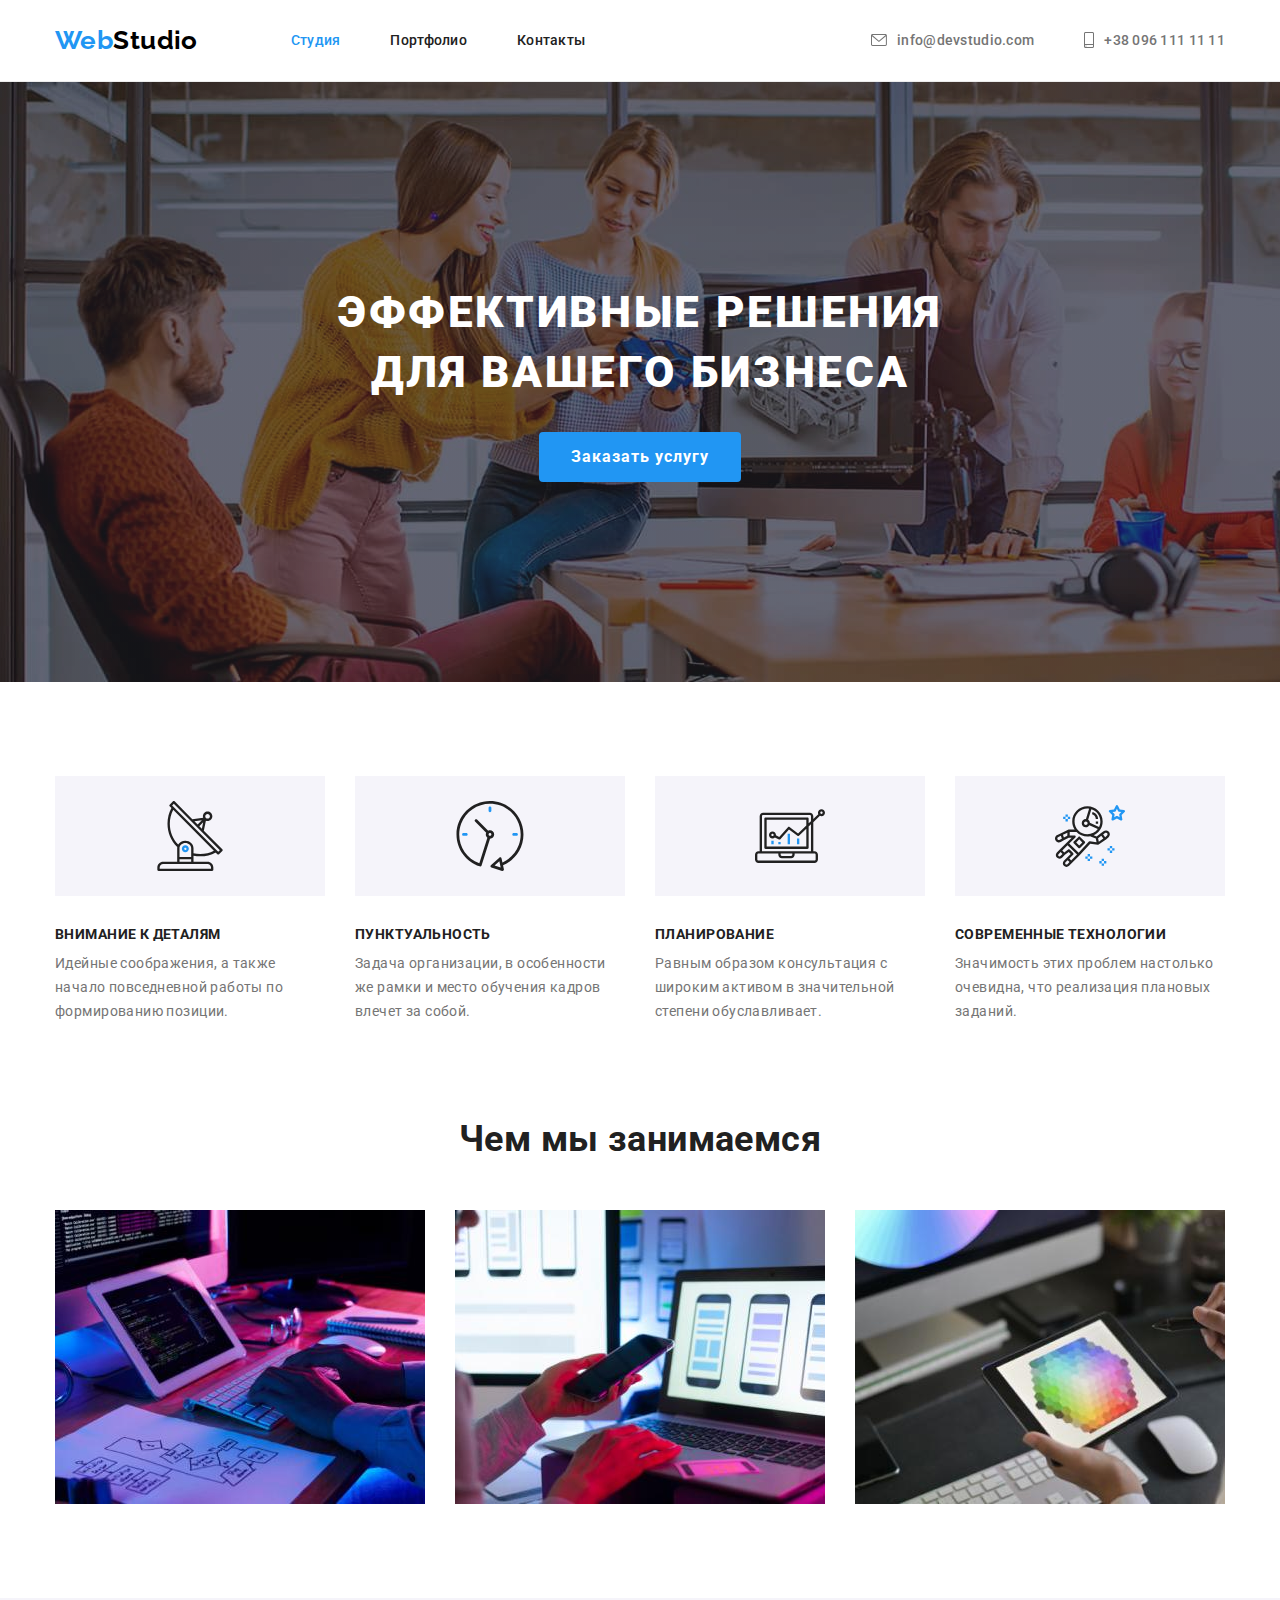
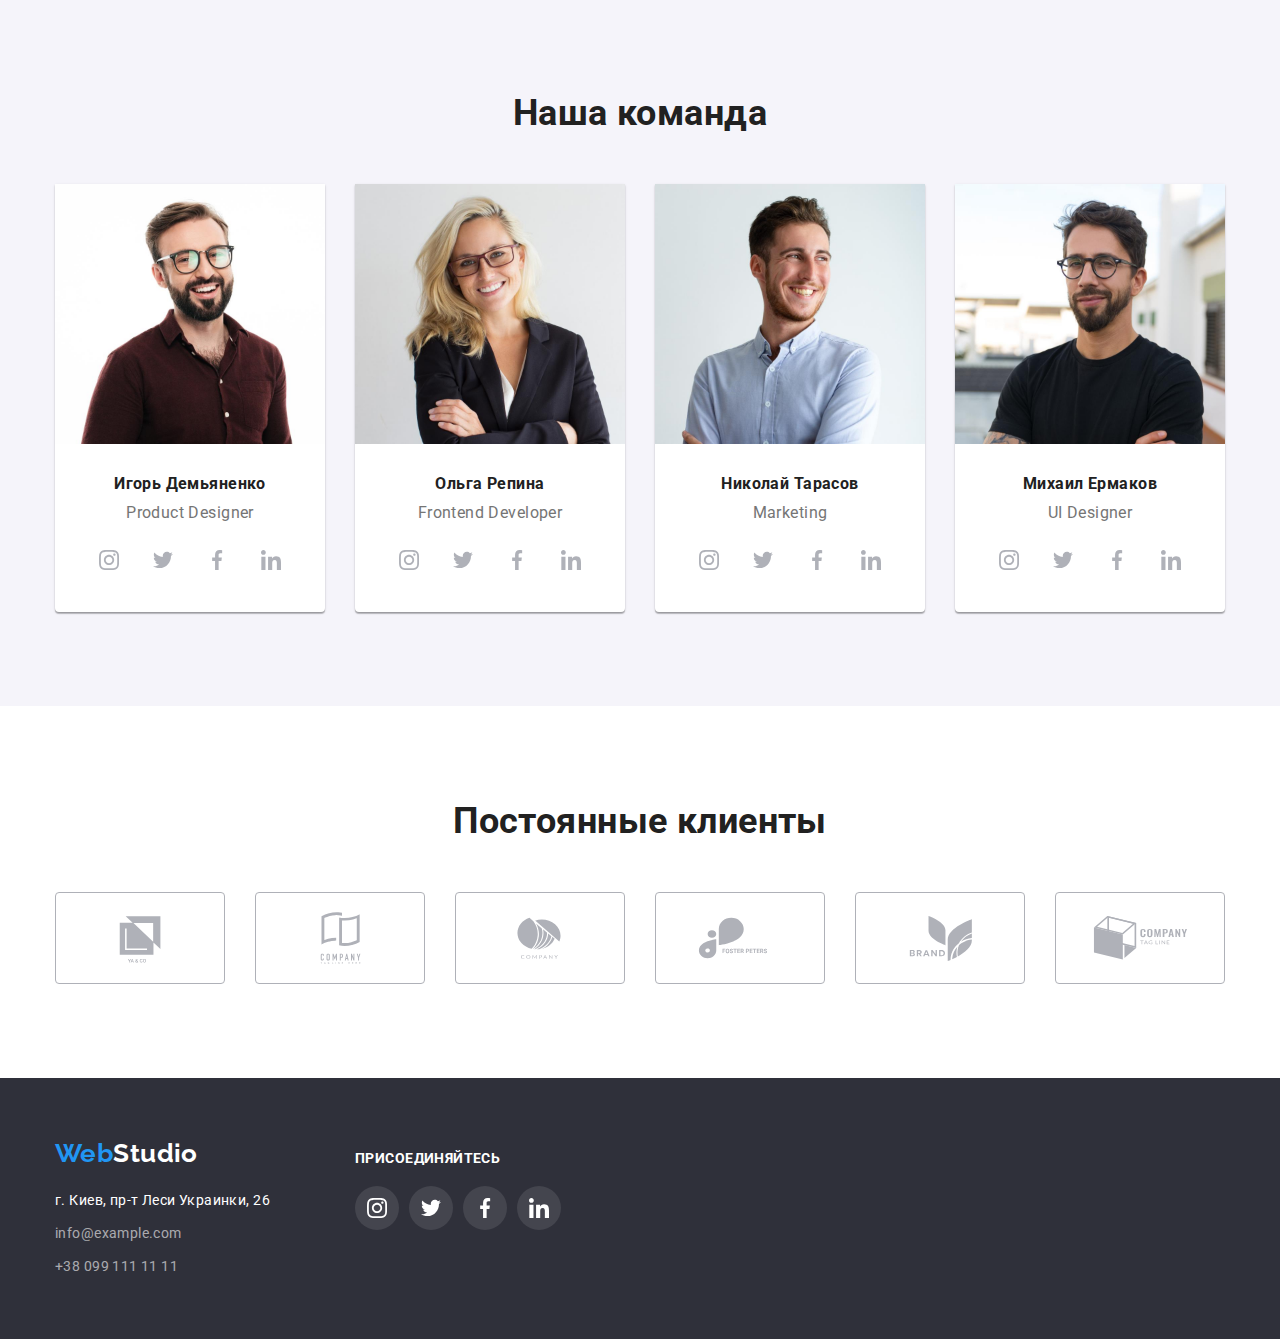
==== index.html @ afebb815 "HW4 files" ====
<!DOCTYPE html>
<html lang="ru">
  <head>
    <meta charset="UTF-8" />
    <meta http-equiv="X-UA-Compatible" content="IE=edge" />
    <meta name="viewport" content="width=device-width, initial-scale=1.0" />
    <title>Главная</title>
    <link
      rel="stylesheet"
      href="https://fonts.googleapis.com/css2?family=Raleway:wght@700&family=Roboto:wght@400;500;700;900&display=swap"
    />
    <link
      rel="stylesheet"
      href="https://cdnjs.cloudflare.com/ajax/libs/modern-normalize/1.0.0/modern-normalize.min.css"
    />
    <link rel="stylesheet" href="./css/styles.css" />
  </head>
  <body>
    <!-- Верхняя линия -->
    <header class="upper-line">
      <div class="container flex">
        <a class="link brand" href="./index.html">
          <span class="brand-color-one">Web</span><span class="brand-color-two">Studio</span>
        </a>
        <nav class="nav-links">
          <ul class="list-box">
            <li class="list"><a class="link active" href="./index.html">Студия</a></li>
            <li class="list"><a class="link" href="./portfolio.html">Портфолио</a></li>
            <li class="list"><a class="link" href="#">Контакты</a></li>
          </ul>
        </nav>
        <ul class="list-box">
          <li class="list email">
            <a class="link flex" href="mailto:info@devstudio.com">
              <svg class="email-icon" width="16px" height="12px">
                <use href="./images/icons.svg#email"></use>
              </svg>
              info@devstudio.com</a
            >
          </li>

          <li class="list phone">
            <a class="link flex" href="tel:+380961111111">
              <svg class="phone-icon" width="10px" height="16px">
                <use href="./images/icons.svg#phone"></use>
              </svg>
              +38 096 111 11 11</a
            >
          </li>
        </ul>
      </div>
    </header>

    <main class="main-content">
      <!-- Шапка -->
      <section class="cap">
        <div class="container flex col">
          <h1 class="cap-title">Эффективные решения для вашего бизнеса</h1>
          <button class="cap-btn" type="button">Заказать услугу</button>
        </div>
      </section>
      <!-- Особенности -->
      <section class="features section">
        <div class="container">
          <h2 class="hidden">Наши особенности</h2>
          <ul class="list-box">
            <li class="list">
              <div class="feature-box">
                <svg class="feature-icon" width="70px" height="70px">
                  <use href="./images/icons.svg#antenna"></use>
                </svg>
              </div>
              <h3 class="title">Внимание к деталям</h3>
              <p class="text">
                Идейные соображения, а также начало повседневной работы по формированию позиции.
              </p>
            </li>

            <li class="list">
              <div class="feature-box">
                <svg class="feature-icon" width="70px" height="70px">
                  <use href="./images/icons.svg#clock"></use>
                </svg>
              </div>
              <h3 class="title">Пунктуальность</h3>
              <p class="text">
                Задача организации, в особенности же рамки и место обучения кадров влечет за собой.
              </p>
            </li>

            <li class="list">
              <div class="feature-box">
                <svg class="feature-icon" width="70px" height="70px">
                  <use href="./images/icons.svg#diagram"></use>
                </svg>
              </div>
              <h3 class="title">Планирование</h3>
              <p class="text">
                Равным образом консультация с широким активом в значительной степени обуславливает.
              </p>
            </li>

            <li class="list">
              <div class="feature-box">
                <svg class="feature-icon" width="70px" height="70px">
                  <use href="./images/icons.svg#astronaut"></use>
                </svg>
              </div>
              <h3 class="title">Современные технологии</h3>
              <p class="text">
                Значимость этих проблем настолько очевидна, что реализация плановых заданий.
              </p>
            </li>
          </ul>
        </div>
      </section>
      <!-- Чем мы занимаемся -->
      <section class="our-works section">
        <div class="container">
          <h2 class="first title">Чем мы занимаемся</h2>
          <ul class="list-box">
            <li class="list">
              <a class="link" href="#"
                ><img src="./images/work1.jpg" width="370" height="294" alt="Изображение работы 1"
              /></a>
            </li>

            <li class="list">
              <a class="link" href="#"
                ><img src="./images/work2.jpg" width="370" height="294" alt="Изображение работы 2"
              /></a>
            </li>

            <li class="list">
              <a class="link" href="#"
                ><img src="./images/work3.jpg" width="370" height="294" alt="Изображение работы 3"
              /></a>
            </li>
          </ul>
        </div>
      </section>

      <!-- Наша команда -->
      <section class="our-team section">
        <div class="container">
          <h2 class="first title">Наша команда</h2>
          <ul class="list-box team-cards">
            <li class="list card">
              <img
                src="./images/member1.jpg"
                width="270"
                height="260"
                alt="Фото Игоря Демьяненко"
              />
              <div class="team-card">
                <h3 class="title">Игорь Демьяненко</h3>
                <p class="profession">Product Designer</p>
                <ul class="list-box social-icons">
                  <li class="list">
                    <a class="link icon" href="#">
                      <svg class="social-icon" width="20px" height="20px">
                        <use href="./images/icons.svg#instagram"></use>
                      </svg>
                    </a>
                  </li>

                  <li class="list">
                    <a class="link icon" href="#">
                      <svg class="social-icon" width="20px" height="20px">
                        <use href="./images/icons.svg#twitter"></use>
                      </svg>
                    </a>
                  </li>

                  <li class="list">
                    <a class="link icon" href="#">
                      <svg class="social-icon" width="20px" height="20px">
                        <use href="./images/icons.svg#facebook"></use>
                      </svg>
                    </a>
                  </li>

                  <li class="list">
                    <a class="link icon" href="#">
                      <svg class="social-icon" width="20px" height="20px">
                        <use href="./images/icons.svg#linkedin"></use>
                      </svg>
                    </a>
                  </li>
                </ul>
              </div>
            </li>

            <li class="list card">
              <img src="./images/member2.jpg" width="270" height="260" alt="Фото Ольги Репиной" />
              <div class="team-card">
                <h3 class="title">Ольга Репина</h3>
                <p class="profession">Frontend Developer</p>
                <ul class="list-box social-icons">
                  <li class="list">
                    <a class="link icon" href="#">
                      <svg class="social-icon" width="20px" height="20px">
                        <use href="./images/icons.svg#instagram"></use>
                      </svg>
                    </a>
                  </li>

                  <li class="list">
                    <a class="link icon" href="#">
                      <svg class="social-icon" width="20px" height="20px">
                        <use href="./images/icons.svg#twitter"></use>
                      </svg>
                    </a>
                  </li>

                  <li class="list">
                    <a class="link icon" href="#">
                      <svg class="social-icon" width="20px" height="20px">
                        <use href="./images/icons.svg#facebook"></use>
                      </svg>
                    </a>
                  </li>

                  <li class="list">
                    <a class="link icon" href="#">
                      <svg class="social-icon" width="20px" height="20px">
                        <use href="./images/icons.svg#linkedin"></use>
                      </svg>
                    </a>
                  </li>
                </ul>
              </div>
            </li>

            <li class="list card">
              <img
                src="./images/member3.jpg"
                width="270"
                height="260"
                alt="Фото Николая Тарасова"
              />
              <div class="team-card">
                <h3 class="title">Николай Тарасов</h3>
                <p class="profession">Marketing</p>
                <ul class="list-box social-icons">
                  <li class="list">
                    <a class="link icon" href="#">
                      <svg class="social-icon" width="20px" height="20px">
                        <use href="./images/icons.svg#instagram"></use>
                      </svg>
                    </a>
                  </li>

                  <li class="list">
                    <a class="link icon" href="#">
                      <svg class="social-icon" width="20px" height="20px">
                        <use href="./images/icons.svg#twitter"></use>
                      </svg>
                    </a>
                  </li>

                  <li class="list">
                    <a class="link icon" href="#">
                      <svg class="social-icon" width="20px" height="20px">
                        <use href="./images/icons.svg#facebook"></use>
                      </svg>
                    </a>
                  </li>

                  <li class="list">
                    <a class="link icon" href="#">
                      <svg class="social-icon" width="20px" height="20px">
                        <use href="./images/icons.svg#linkedin"></use>
                      </svg>
                    </a>
                  </li>
                </ul>
              </div>
            </li>

            <li class="list card">
              <img
                src="./images/member4.jpg"
                width="270"
                height="260"
                alt="Фото Михаила Ермакова"
              />
              <div class="team-card">
                <h3 class="title">Михаил Ермаков</h3>
                <p class="profession">UI Designer</p>
                <ul class="list-box social-icons">
                  <li class="list">
                    <a class="link icon" href="#">
                      <svg class="social-icon" width="20px" height="20px">
                        <use href="./images/icons.svg#instagram"></use>
                      </svg>
                    </a>
                  </li>

                  <li class="list">
                    <a class="link icon" href="#">
                      <svg class="social-icon" width="20px" height="20px">
                        <use href="./images/icons.svg#twitter"></use>
                      </svg>
                    </a>
                  </li>

                  <li class="list">
                    <a class="link icon" href="#">
                      <svg class="social-icon" width="20px" height="20px">
                        <use href="./images/icons.svg#facebook"></use>
                      </svg>
                    </a>
                  </li>

                  <li class="list">
                    <a class="link icon" href="#">
                      <svg class="social-icon" width="20px" height="20px">
                        <use href="./images/icons.svg#linkedin"></use>
                      </svg>
                    </a>
                  </li>
                </ul>
              </div>
            </li>
          </ul>
        </div>
      </section>

      <section class="reg-customers section">
        <div class="container flex col">
          <h2 class="first title">Постоянные клиенты</h2>
          <ul class="list-box customers-cards">
            <li class="list">
              <a href="#" class="link company-box">
                <svg class="company-icon" width="106px" height="60px">
                  <use href="./images/icons.svg#company-one"></use>
                </svg>
              </a>
            </li>

            <li class="list">
              <a href="#" class="link company-box">
                <svg class="company-icon" width="106px" height="60px">
                  <use href="./images/icons.svg#company-two"></use>
                </svg>
              </a>
            </li>

            <li class="list">
              <a href="#" class="link company-box">
                <svg class="company-icon" width="106px" height="60px">
                  <use href="./images/icons.svg#company-three"></use>
                </svg>
              </a>
            </li>

            <li class="list">
              <a href="#" class="link company-box">
                <svg class="company-icon" width="106px" height="60px">
                  <use href="./images/icons.svg#company-four"></use>
                </svg>
              </a>
            </li>

            <li class="list">
              <a href="#" class="link company-box">
                <svg class="company-icon" width="106px" height="60px">
                  <use href="./images/icons.svg#company-five"></use>
                </svg>
              </a>
            </li>

            <li class="list">
              <a href="#" class="link company-box">
                <svg class="company-icon" width="106px" height="60px">
                  <use href="./images/icons.svg#company-six"></use>
                </svg>
              </a>
            </li>
          </ul>
        </div>
      </section>
    </main>

    <!-- Футер -->
    <footer class="footer">
      <div class="container footer-align">
        <div>
          <div class="brand">
            <a class="link" href="./index.html">
              <span class="brand-color-one">Web</span><span class="brand-color-two">Studio</span>
            </a>
          </div>
          <address class="address">
            <p class="footer-address">г. Киев, пр-т Леси Украинки, 26</p>
            <ul class="list-box col">
              <li class="list">
                <a class="link" href="mailto:info@example.com">info@example.com</a>
              </li>

              <li class="list"><a class="link" href="tel:+380991111111">+38 099 111 11 11</a></li>
            </ul>
          </address>
        </div>
        <div class="social-container">
          <h3 class="title">присоединяйтесь</h3>
          <ul class="list-box social-icons">
            <li class="list">
              <a href="#" class="link icon">
                <svg class="social-icon" width="20px" height="20px">
                  <use href="./images/icons.svg#instagram"></use>
                </svg>
              </a>
            </li>

            <li class="list">
              <a href="#" class="link icon">
                <svg class="social-icon" width="20px" height="20px">
                  <use href="./images/icons.svg#twitter"></use>
                </svg>
              </a>
            </li>

            <li class="list">
              <a href="#" class="link icon">
                <svg class="social-icon" width="20px" height="20px">
                  <use href="./images/icons.svg#facebook"></use>
                </svg>
              </a>
            </li>

            <li class="list">
              <a href="#" class="link icon">
                <svg class="social-icon" width="20px" height="20px">
                  <use href="./images/icons.svg#linkedin"></use>
                </svg>
              </a>
            </li>
          </ul>
        </div>
      </div>
    </footer>
  </body>
</html>
---- css/styles.css ----
:root {
  --body-bgc: #ffffff; /* Колір фону тіла сайту*/
  --pri-text: #757575; /* Основний колір тексту */
  --pri-title: #212121; /* Основний колір заголовків */
  --pri-link: #212121; /* Основний колір посилань*/
  --pri-btn-text: #212121; /* Основний колір тексту кнопок */
  --sec-btn-text: #ffffff; /* Вторинний колір тексту кнопок */
  --btn-bgc: #f5f4fa; /* Основний колір фону кнопок */
  --pri-brand: #2196f3; /* Основний колір бренду (лого) */
  --accent: #2196f3; /* колір акценту (виділення посилань і кнопок)*/
  --btn-hover: #188ce8; /* Колір ховера для кнопки героя*/
  --sec-brand: #000000; /* вторинний колір бренду (лого шапка) */
  --ter-brand: #ffffff; /* Третинний колір бренду (лого футер) */
  --pri-section-bgc: #ffffff; /* Основний колір фону секцій*/
  --sec-section-bgc: #f5f4fa; /* Вторинний колір фону секцій */
  --ter-section-bgc: #2f303a; /* третинний колір фону секцій (шапка і футер) */
  --hero-text: #ffffff; /* Колір тексту героя */
  --footer-contacts: rgba(255, 255, 255, 0.6); /*колір контактів в підвалі */
  --ft-text: #ffffff; /* Колір тексту адреси у футері*/

  --color-one: #212121; /*SVG базовый цвет 1*/
  --color-two: #2196f3; /*SVG базовы цвет 2*/
  --color-three: #afb1b8; /*SVG базовый цвет 3 */
}

/*ЗАГАЛЬНІ СТИЛІ*/
body {
  background-color: var(--body-bgc);
  color: var(--pri-text);
  font-family: 'Roboto', 'Raleway', sans-serif;
  letter-spacing: 0.03em;
  font-size: 14px;
  line-height: 1.714; /*24px*/
}

h1,
h2,
h3,
ul,
p {
  margin: 0;
  padding: 0;
}

img {
  display: block;
  max-width: 100%;
  height: auto;
}

.section {
  padding-top: 94px;
  padding-bottom: 94px;
}

.list-box {
  list-style: none;

  display: flex;
}

.link {
  text-decoration: none;
  color: inherit;
}

.link.active,
.footer .link:focus,
.footer .link:hover,
.upper-line .link:focus,
.upper-line .link:hover {
  color: var(--accent);
}

.container {
  width: 1200px;
  padding: 0px 15px;
  margin: 0 auto;
}

.hidden {
  position: absolute;
  clip: rect(0 0 0 0);
  width: 1px;
  height: 1px;
  margin: -1px;
}

.flex {
  display: flex;
  align-items: center;
}

.col {
  flex-direction: column;
}

.icon {
  display: flex;
  align-items: center;
  justify-content: center;
  height: 44px;
  width: 44px;
  border-radius: 50%;
}

.footer .icon {
  --color-three: var(--hero-text);
  background-color: rgba(255, 255, 255, 0.1);
}

.icon:hover,
.icon:focus {
  --color-three: var(--hero-text);
  background-color: var(--accent);
}

/*header*/

.upper-line {
  border-bottom: 1px solid #ececec;
  padding: 25px 0;
}

.upper-line .list:not(:first-child) {
  margin-left: 50px;
}

.nav-links {
  margin-left: 93px;
}

.upper-line .list-box {
  margin-left: auto;
}

.upper-line .list {
  letter-spacing: 0.02em;
  line-height: 1.172;
  font-weight: 500;
}

.email-icon,
.phone-icon {
  margin-right: 10px;
  fill: currentColor;
}

.brand {
  font-family: 'Raleway';
  font-weight: bold;
  font-size: 26px;
  line-height: 1.192;
}

.brand-color-one {
  color: var(--pri-brand);
}

.upper-line .brand-color-two {
  color: var(--sec-brand);
}

.nav-links .list {
  color: var(--pri-link);
}

.contacts .list {
  color: var(--pri-text);
}

/*footer*/

.footer .brand-color-two {
  color: var(--ter-brand);
}

.cap,
footer {
  background-color: var(--ter-section-bgc);
}

.footer {
  padding-top: 60px;
  padding-bottom: 60px;
}

.footer-address {
  color: var(--ft-text);
  font-style: normal;
}

.address {
  margin-top: 20px;
  margin-right: 15px;
}

.footer .list-box {
  color: var(--footer-contacts);
  font-style: normal;
}

.address .list {
  margin-top: 9px;
}
.social-container {
  width: 206px;
  height: 80px;
  margin-left: 70px;
  margin-top: 12px;
}

.social-container .title {
  color: var(--ft-text);
  margin-bottom: 20px;
}

.footer-align {
  display: flex;
}

/*Стилі файлу index */

.cap {
  padding: 200px 0;
  background-image: linear-gradient(to right, rgba(47, 48, 58, 0.4), rgba(47, 48, 58, 0.4)),
    url(.././images/cap-bg-img.jpg);
  max-width: 1600px;
  margin-left: auto;
  margin-right: auto;
}

.cap-title {
  width: 696px;
  font-weight: 900;
  font-size: 44px;
  line-height: 1.364;
  letter-spacing: 0.06em;
  text-transform: uppercase;
  color: var(--hero-text);

  text-align: center;
  margin-bottom: 30px;
}

.cap-btn {
  font-size: 16px;
  background-color: var(--accent);
  font-weight: bold;
  line-height: 1.875;
  letter-spacing: 0.06em;
  color: var(--hero-text);

  padding: 10px 32px;
  border: 0px;
  border-radius: 4px;
}

.cap-btn:hover,
.cap-btn:focus {
  background: var(--btn-hover);
}

.feature-box {
  display: block;
  margin-bottom: 30px;
  padding: 25px 100px;
  background-color: var(--sec-section-bgc);
  width: 270px;
  height: 120px;
}

.our-works.section {
  padding-top: 0px;
}

.our-works .title,
.our-team .title,
.profession {
  text-align: center;
}

.our-team {
  background-color: var(--sec-section-bgc);
}

.our-team .list.card {
  background-color: var(--pri-section-bgc);
  border-radius: 0px 0px 4px 4px;
  box-shadow: 0px 1px 3px rgba(0, 0, 0, 0.12), 0px 1px 1px rgba(0, 0, 0, 0.14),
    0px 2px 1px rgba(0, 0, 0, 0.2);
}

.features .list:not(:first-child),
.our-works .list:not(:first-child),
.our-team .list.card:not(:first-child) {
  margin-left: 30px;
}

.features .list .title,
.our-team .list .title {
  margin-bottom: 10px;
}

.team-card {
  padding: 30px 0;
}

.social-icons .list:not(:first-child) {
  margin-left: 10px;
}

.our-team .social-icons {
  align-items: center;
  justify-content: center;
  margin-top: 16px;
}

.main-content .title {
  color: var(--pri-title);
}

.features .list {
  width: 270px;
}

.features .title,
.social-container .title {
  text-transform: uppercase;
  line-height: 1.143;
  font-size: inherit;
}

.our-team .title,
.our-team .profession {
  font-size: 16px;
  line-height: 1.188;
}

.first.title {
  font-size: 36px;
  line-height: 1.167;
  margin-bottom: 50px;
}

.customers-cards .list {
  flex-basis: calc(100% / 6 - 30px);
  margin-left: 30px;
}

.customers-cards {
  margin-left: -30px;
}

.company-box {
  display: block;
  width: 170px;
  height: 92px;
  border: 1px solid var(--color-three);
  border-radius: 4px;
  padding: 16px 32px;
}

.company-box:hover,
.company-box:focus {
  --color-three: var(--accent);
}

/*Стилы файлу portfolio*/

.portfolio .title {
  font-size: 18px;
  line-height: 2;
}

.portfolio .type {
  font-size: 16px;
  line-height: 1.875;
}

.filters .btn {
  padding: 6px 22px;
}

.btn {
  font-family: inherit;
  font-weight: 500;
  font-size: 16px;
  height: 38px;
  line-height: 1.625;
  background-color: var(--btn-bgc);
  border-style: none;
  border-radius: 4px;
}

.btn-active,
.btn:hover,
.btn:focus {
  cursor: pointer;
  background-color: var(--accent);
  color: var(--sec-btn-text);

  box-shadow: 0px 3px 1px rgba(0, 0, 0, 0.1), 0px 1px 2px rgba(0, 0, 0, 0.08),
    0px 2px 2px rgba(0, 0, 0, 0.12);
}

.filters .list:not(:first-child) {
  margin-left: 8px;
}

.filters {
  margin-bottom: 50px;
}

.portfolio-card {
  border: 1px solid #eeeeee;
  border-top: none;
  padding: 20px 24px;
}

.portfolio-cards .list {
  flex-basis: calc(100% / 3 - 30px);
  margin-top: 30px;
  margin-left: 30px;
}

.portfolio-cards {
  margin-top: -30px;
  margin-left: -30px;
  flex-wrap: wrap;
}

.portfolio-card .title {
  margin-bottom: 4px;
}

.portfolio-cards .link {
  display: block;
}

.portfolio-cards .link:focus,
.portfolio-cards .link:hover {
  box-shadow: 0px 1px 1px rgba(0, 0, 0, 0.12), 0px 4px 4px rgba(0, 0, 0, 0.06),
    1px 4px 6px rgba(0, 0, 0, 0.16);
}
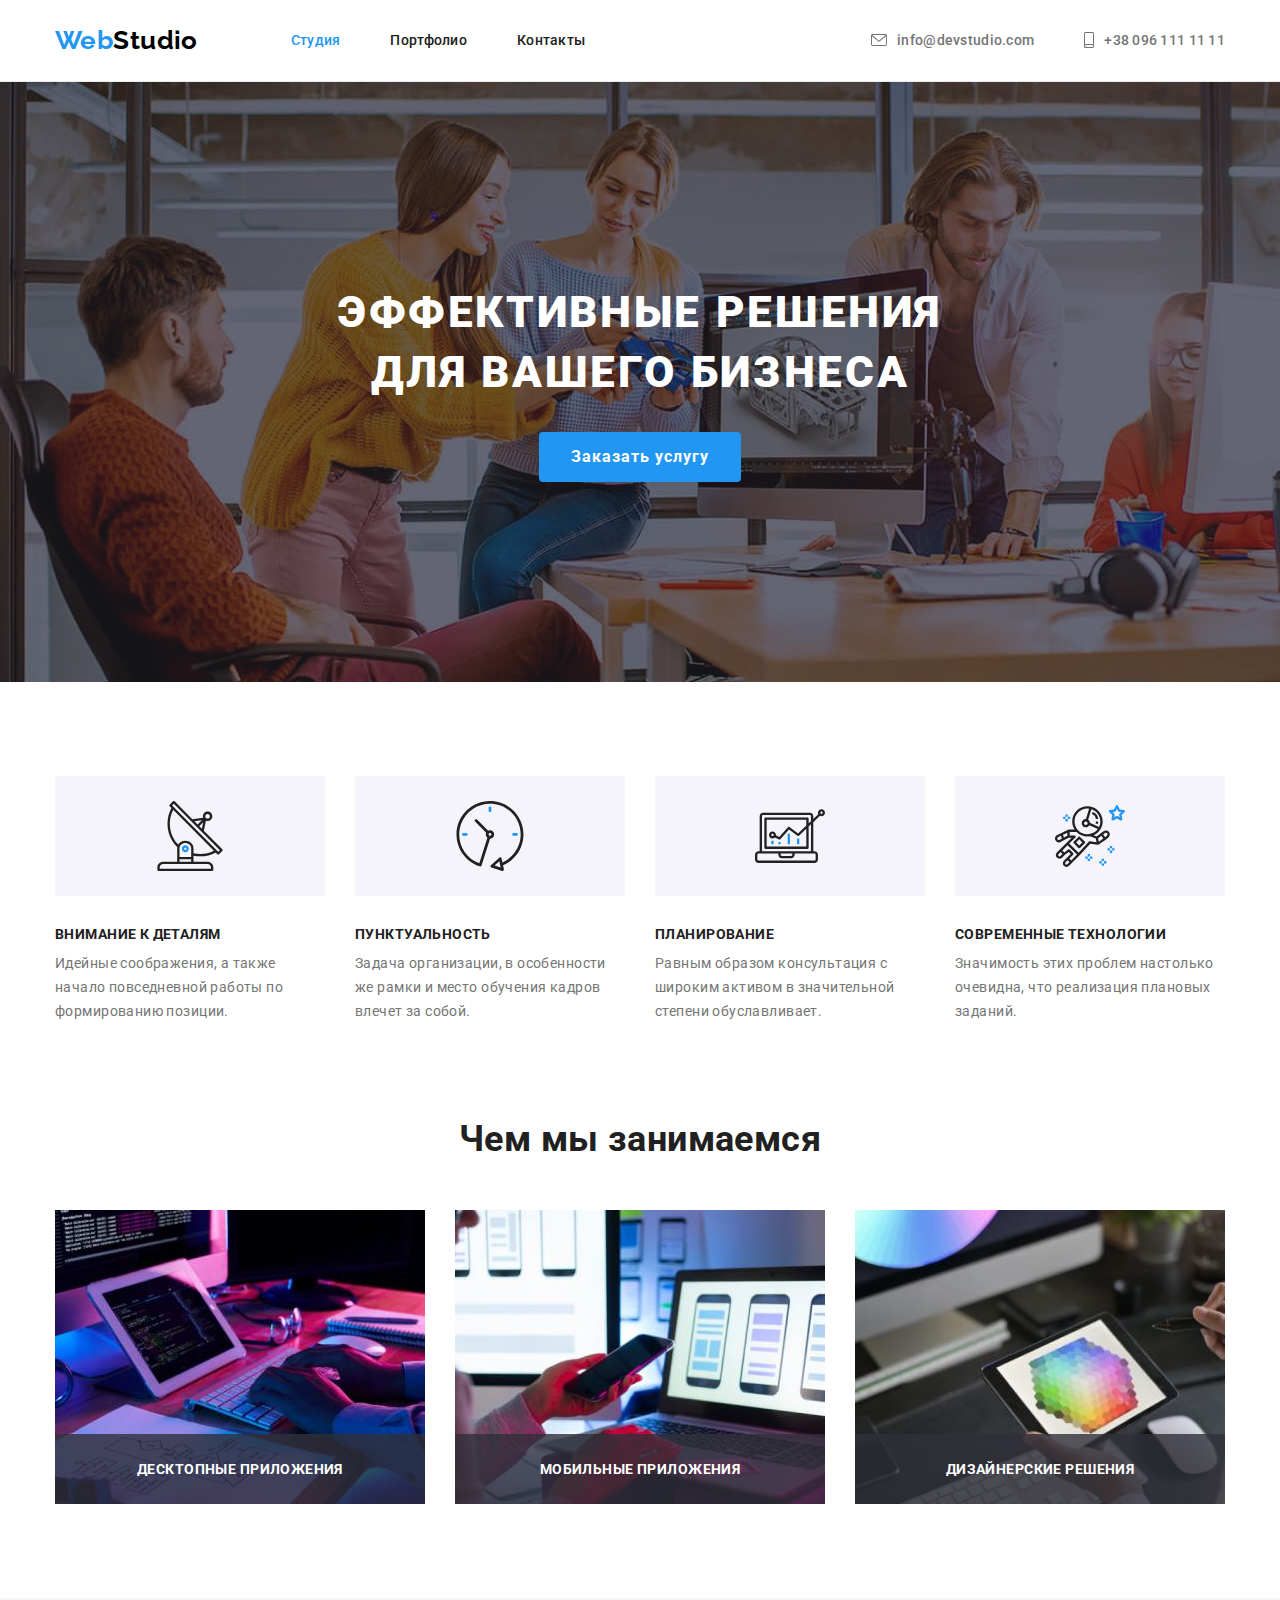
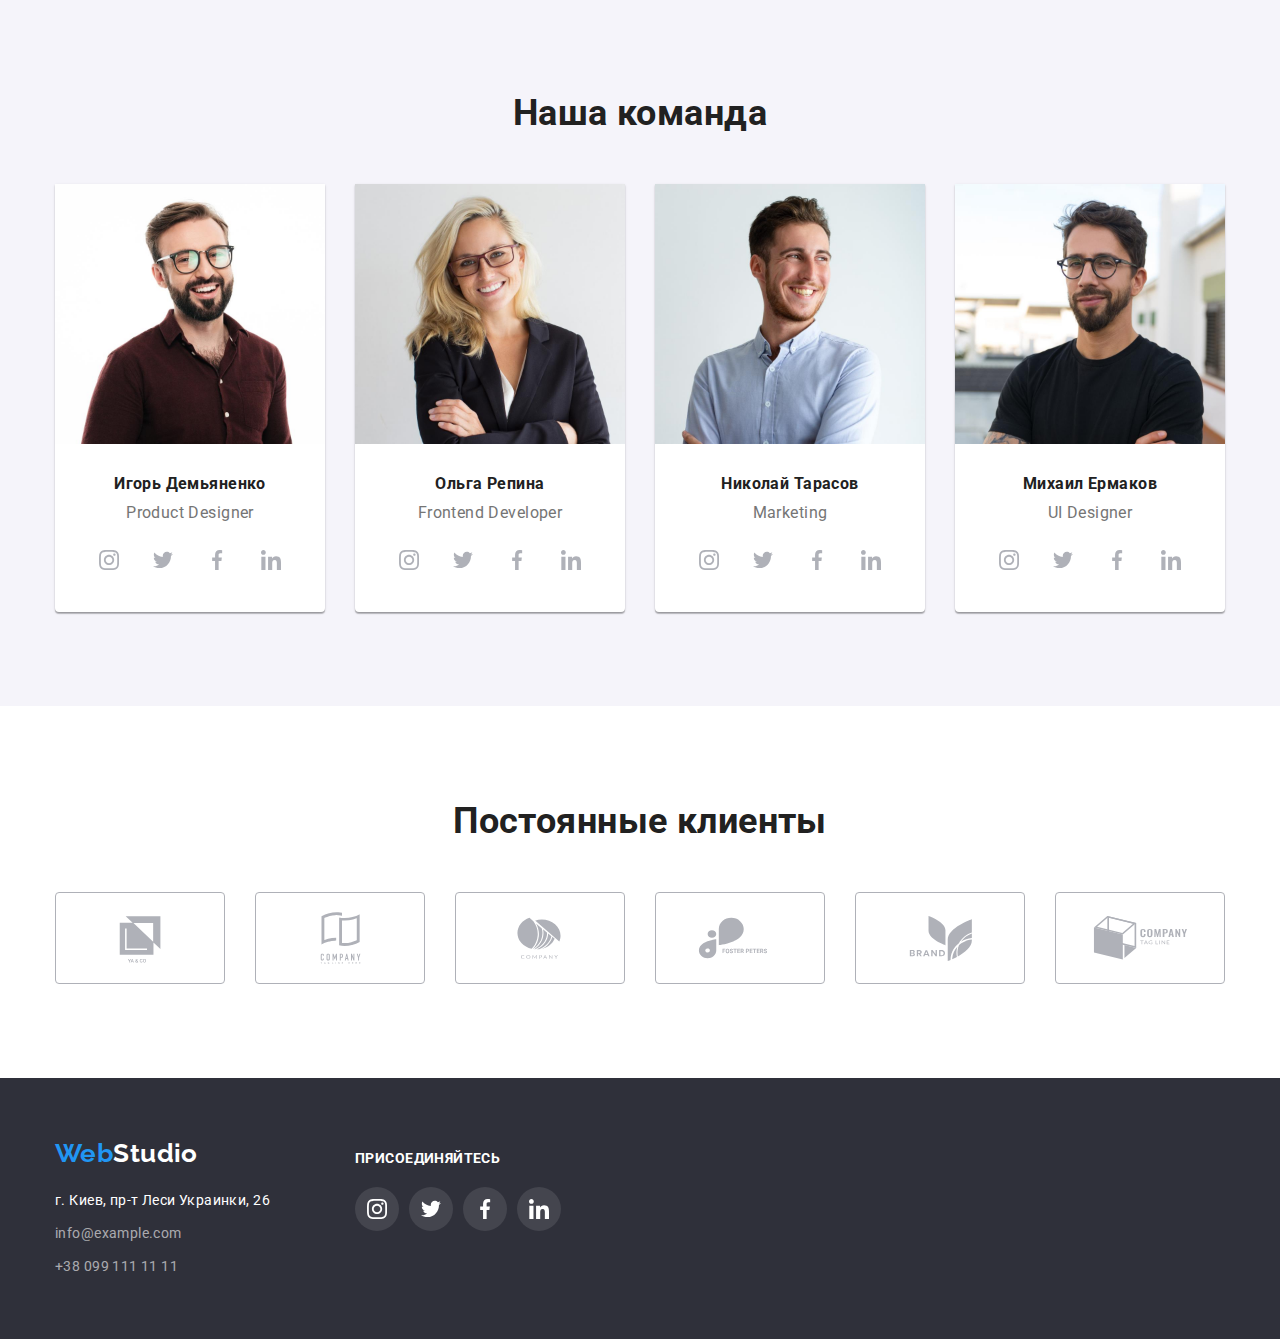
==== commit 6d4de2e2: "our works edited" ====
--- a/index.html
+++ b/index.html
@@ -56,9 +56,27 @@
       <section class="cap">
         <div class="container flex col">
           <h1 class="cap-title">Эффективные решения для вашего бизнеса</h1>
-          <button class="cap-btn" type="button">Заказать услугу</button>
+          <button data-modal-open class="cap-btn" type="button">Заказать услугу</button>
         </div>
       </section>
+
+      <!-- Модальное окно -->
+      <div class="backdrop is-hidden" data-modal>
+        <div class="modal">
+          <p>
+            Lorem ipsum dolor sit amet consectetur adipisicing elit. Aspernatur quis in adipisci
+            reiciendis architecto corrupti possimus. Veniam rerum accusamus iste quisquam sunt ad
+            quidem accusantium quas culpa quasi fugiat ab nam earum assumenda, alias consequatur
+            vero, eius iure hic suscipit.
+          </p>
+          <button data-modal-close class="btn-close flex">
+            <svg class="feature-icon" width="11px" height="11px">
+              <use href="./images/icons.svg#close"></use>
+            </svg>
+          </button>
+        </div>
+      </div>
+
       <!-- Особенности -->
       <section class="features section">
         <div class="container">
@@ -120,21 +138,30 @@
           <h2 class="first title">Чем мы занимаемся</h2>
           <ul class="list-box">
             <li class="list">
-              <a class="link" href="#"
-                ><img src="./images/work1.jpg" width="370" height="294" alt="Изображение работы 1"
-              /></a>
-            </li>
-
-            <li class="list">
-              <a class="link" href="#"
-                ><img src="./images/work2.jpg" width="370" height="294" alt="Изображение работы 2"
-              /></a>
-            </li>
-
-            <li class="list">
-              <a class="link" href="#"
-                ><img src="./images/work3.jpg" width="370" height="294" alt="Изображение работы 3"
-              /></a>
+              <a class="link" href="#">
+                <img src="./images/work1.jpg" width="370" height="294" alt="Изображение работы 1" />
+                <div class="label">
+                  <h3 class="title">Десктопные приложения</h3>
+                </div>
+              </a>
+            </li>
+
+            <li class="list">
+              <a class="link" href="#">
+                <img src="./images/work2.jpg" width="370" height="294" alt="Изображение работы 2" />
+                <div class="label">
+                  <h3 class="title">Мобильные приложения</h3>
+                </div>
+              </a>
+            </li>
+
+            <li class="list">
+              <a class="link" href="#">
+                <img src="./images/work3.jpg" width="370" height="294" alt="Изображение работы 3" />
+                <div class="label">
+                  <h3 class="title">Дизайнерские решения</h3>
+                </div>
+              </a>
             </li>
           </ul>
         </div>
@@ -441,5 +468,7 @@
         </div>
       </div>
     </footer>
+
+    <script src="./js/modal.js"></script>
   </body>
 </html>
--- a/css/styles.css
+++ b/css/styles.css
@@ -261,6 +261,49 @@
   background: var(--btn-hover);
 }
 
+.backdrop.is-hidden {
+  visibility: hidden;
+  opacity: 0;
+  pointer-events: none;
+}
+
+.backdrop {
+  position: fixed;
+  top: 0;
+  left: 0;
+  width: 100%;
+  height: 100%;
+  border-color: rgba(0, 0, 0, 0.5);
+  opacity: 1;
+  visibility: visible;
+  /* transition: opasity 250ms cubic-bezier(0.4, 0, 0.2, 1) visibility 250ms cubic-bezier(0.4, 0, 0.2, 1); */
+}
+
+.modal {
+  width: 528px;
+  height: 581px;
+
+
+  background: #FFFFFF;
+  box-shadow: 0px 1px 3px rgba(0, 0, 0, 0.12), 0px 1px 1px rgba(0, 0, 0, 0.14), 0px 2px 1px rgba(0, 0, 0, 0.2);
+  border-radius: 4px;
+}
+
+.btn-close {
+ 
+  align-items: center;
+  justify-content: center;
+  /* background-color: #ffffff; */
+
+
+
+  padding: 0;
+  border: 0;
+  width: 30px;
+  height: 30px;
+  border-radius: 50%;
+}
+
 .feature-box {
   display: block;
   margin-bottom: 30px;
@@ -325,10 +368,28 @@
 }
 
 .features .title,
-.social-container .title {
+.social-container .title,
+.label .title {
   text-transform: uppercase;
-  line-height: 1.143;
+  line-height: 1.172;
   font-size: inherit;
+}
+
+.our-works .list {
+  position: relative;
+}
+
+.label {
+  width: 100%;
+  bottom: 0;
+  position: absolute;
+  background-color: rgba(47, 48, 58, 0.8);;
+  /* outline: 1px solid blue; */
+  padding: 27px 0px;
+}
+
+.label .title {
+   color: var(--hero-text);
 }
 
 .our-team .title,
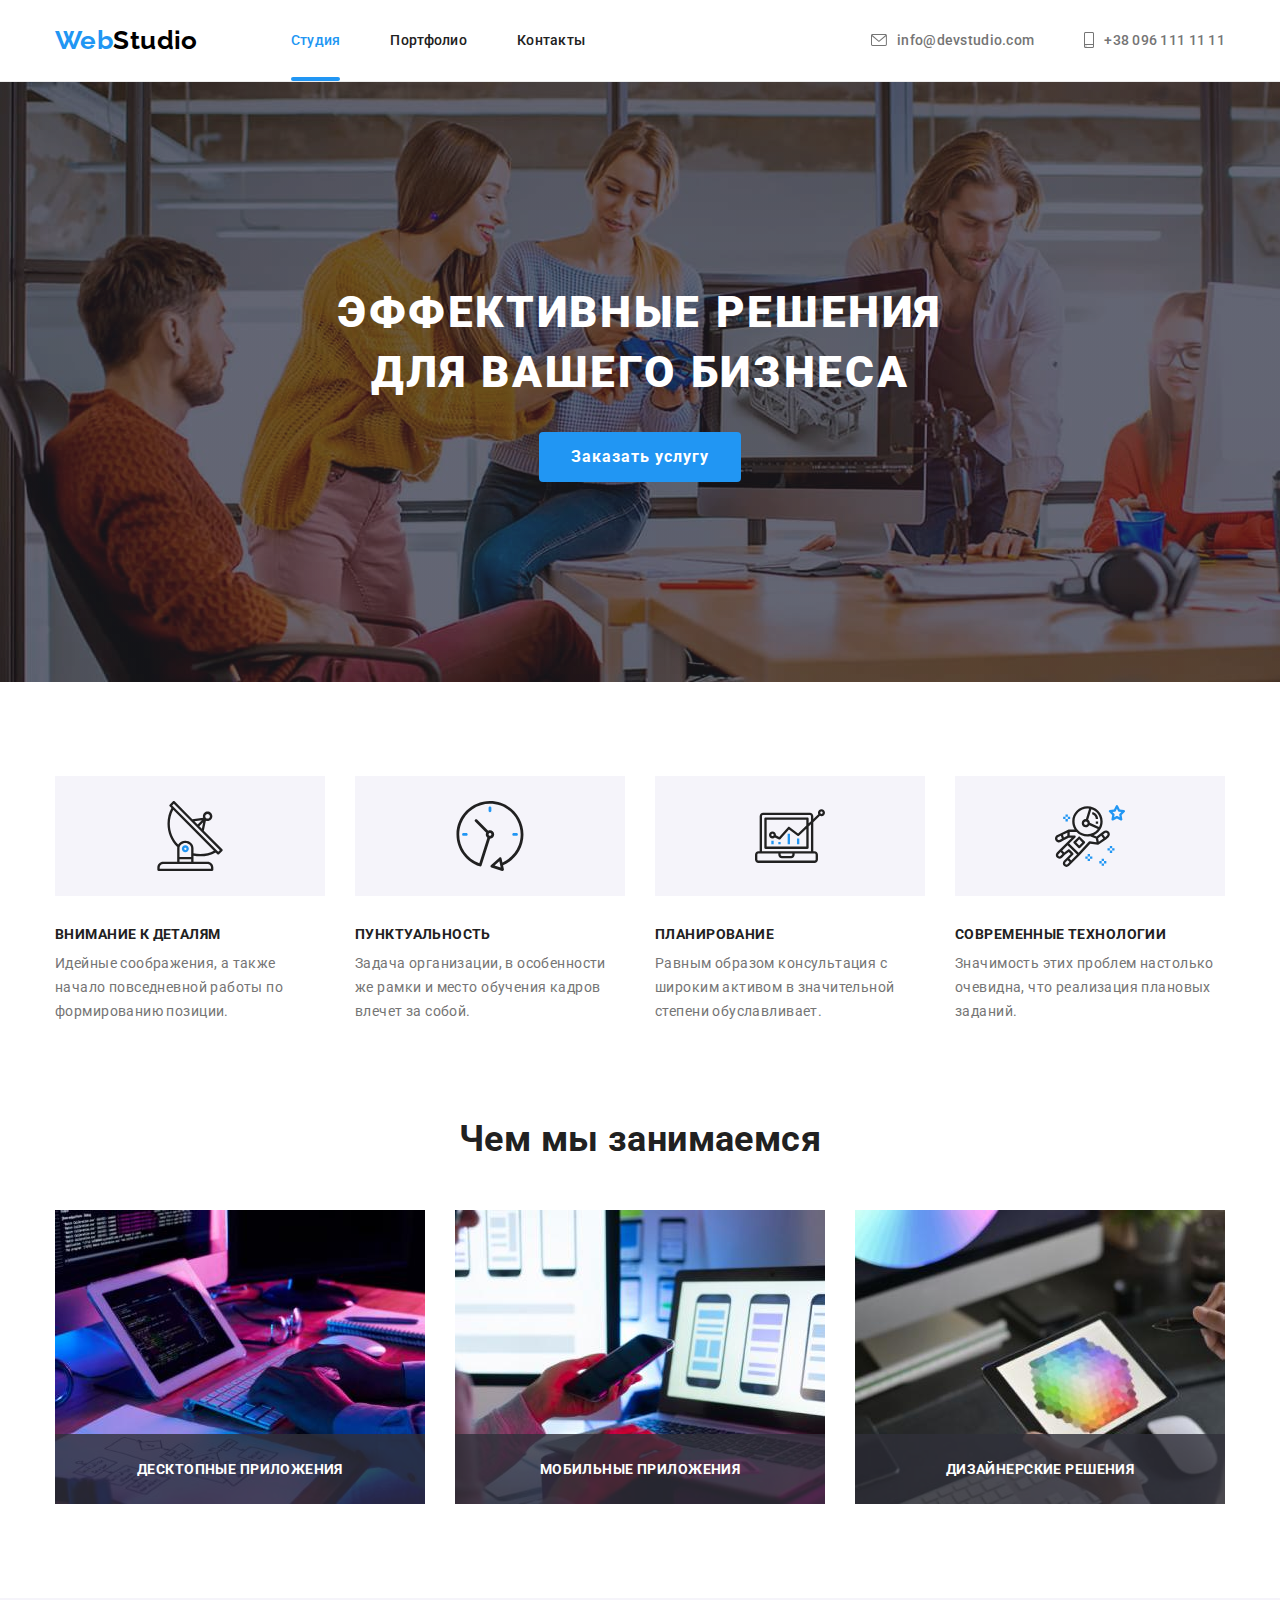
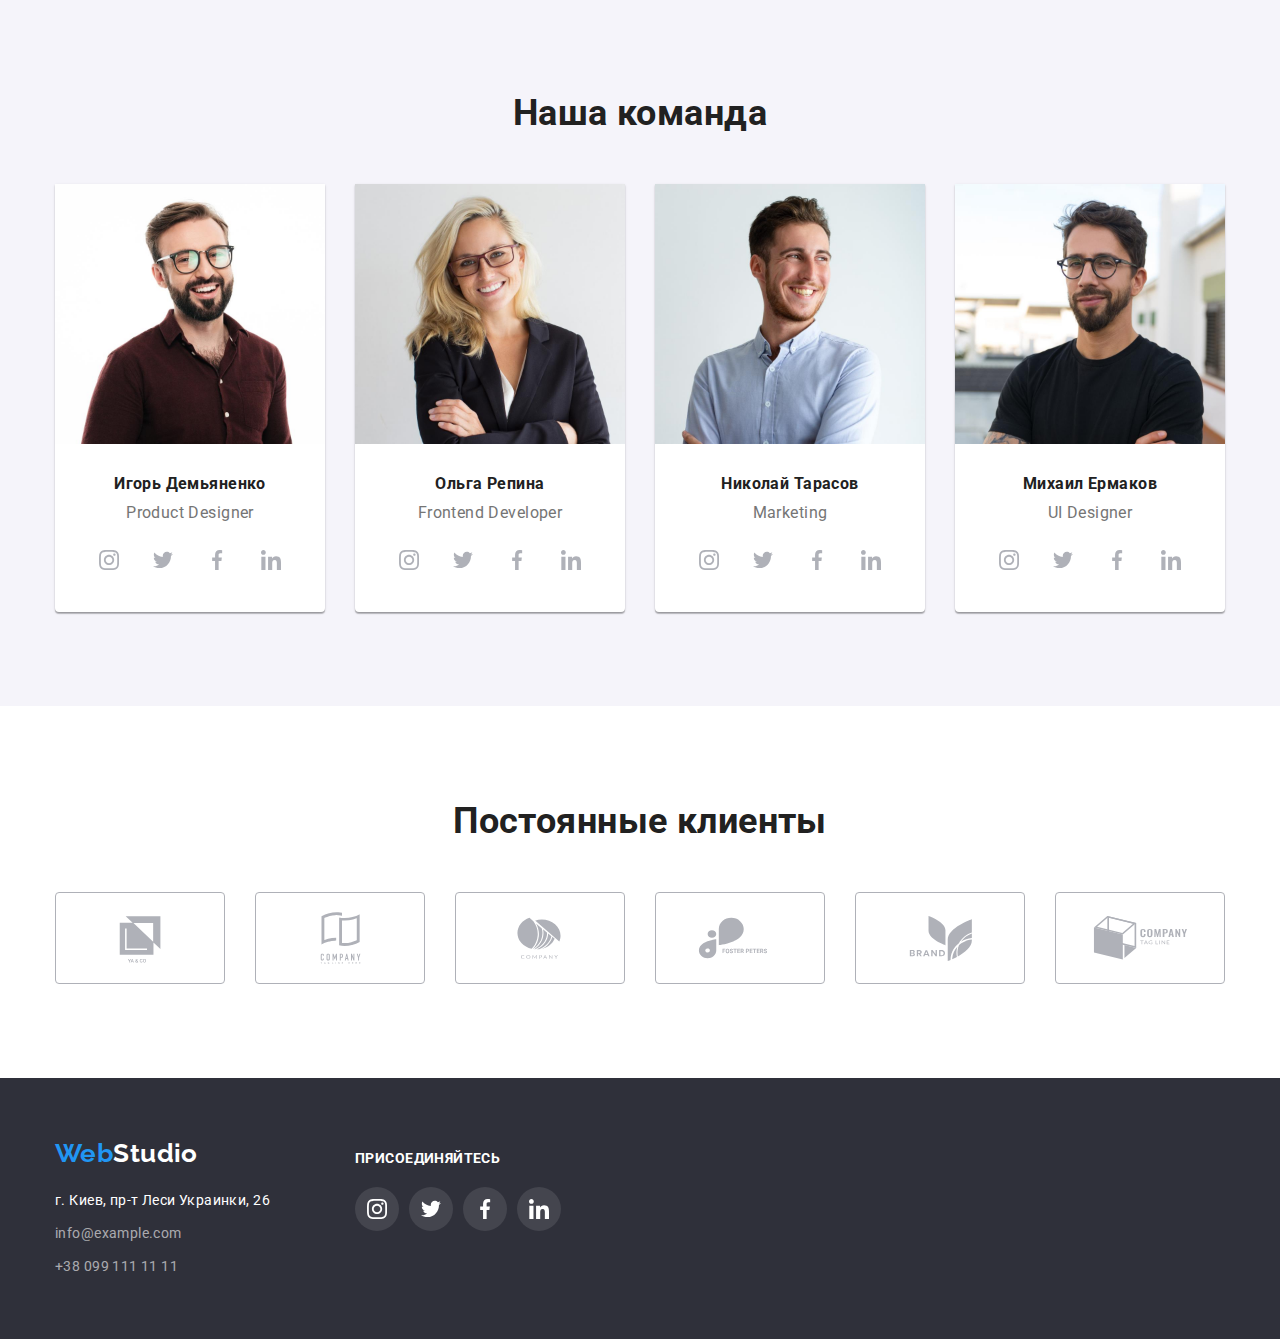
==== commit e5796f4b: "summary" ====
--- a/index.html
+++ b/index.html
@@ -63,13 +63,7 @@
       <!-- Модальное окно -->
       <div class="backdrop is-hidden" data-modal>
         <div class="modal">
-          <p>
-            Lorem ipsum dolor sit amet consectetur adipisicing elit. Aspernatur quis in adipisci
-            reiciendis architecto corrupti possimus. Veniam rerum accusamus iste quisquam sunt ad
-            quidem accusantium quas culpa quasi fugiat ab nam earum assumenda, alias consequatur
-            vero, eius iure hic suscipit.
-          </p>
-          <button data-modal-close class="btn-close flex">
+          <button data-modal-close class="btn-close">
             <svg class="feature-icon" width="11px" height="11px">
               <use href="./images/icons.svg#close"></use>
             </svg>
--- a/css/styles.css
+++ b/css/styles.css
@@ -72,6 +72,28 @@
   color: var(--accent);
 }
 
+/* .upper-line {
+  position: fixed;
+  background-color: var(--body-bgc);
+  width: 100%;
+  z-index: 10;
+} */
+.active {
+  position: relative;
+}
+
+.active::after {
+  content: "";
+  display: inline-block;
+  position: absolute;
+  background-color: var(--accent);
+  height: 4px;
+  width: 100%;
+  border-radius: 2px;
+  bottom: -33px;
+  left: 0;
+}
+
 .container {
   width: 1200px;
   padding: 0px 15px;
@@ -273,6 +295,7 @@
   left: 0;
   width: 100%;
   height: 100%;
+  background-color: rgba(0, 0, 0, 0.2);
   border-color: rgba(0, 0, 0, 0.5);
   opacity: 1;
   visibility: visible;
@@ -280,8 +303,14 @@
 }
 
 .modal {
-  width: 528px;
-  height: 581px;
+  position: absolute;
+  top: 50%;
+  left: 50%;
+  transform: translate(-50%, -50%);
+
+  min-width: 528px;
+  min-height: 581px;
+
 
 
   background: #FFFFFF;
@@ -290,18 +319,14 @@
 }
 
 .btn-close {
- 
-  align-items: center;
-  justify-content: center;
-  /* background-color: #ffffff; */
-
-
-
-  padding: 0;
-  border: 0;
+  position: absolute;
+  right: 8px;
+  top: 8px;
   width: 30px;
   height: 30px;
   border-radius: 50%;
+  border: 1px solid rgba(0, 0, 0, 0.1);
+  background-color: var(--body-bgc);
 }
 
 .feature-box {
@@ -494,7 +519,7 @@
 .portfolio-card .title {
   margin-bottom: 4px;
 }
-
+/*для применения теней*/
 .portfolio-cards .link {
   display: block;
 }
@@ -502,5 +527,28 @@
 .portfolio-cards .link:focus,
 .portfolio-cards .link:hover {
   box-shadow: 0px 1px 1px rgba(0, 0, 0, 0.12), 0px 4px 4px rgba(0, 0, 0, 0.06),
-    1px 4px 6px rgba(0, 0, 0, 0.16);
-}
+  1px 4px 6px rgba(0, 0, 0, 0.16);
+}
+
+.portfolio-cards .image-box {
+  position: relative;
+}
+
+.overlay .text {
+  padding: 0 24px;
+  color: var(--hero-text);
+  font-size: 18px;
+  line-height: 1.556;
+}
+.portfolio-cards .overlay {
+  position: absolute;
+  background-color: rgba(33, 150, 243, 0.9);
+  height: 100%;
+  width: 100%;
+  opacity: 0;
+}
+
+.portfolio-cards .link:hover .overlay,
+.portfolio-cards .link:focus .overlay {
+  opacity: 1;
+}